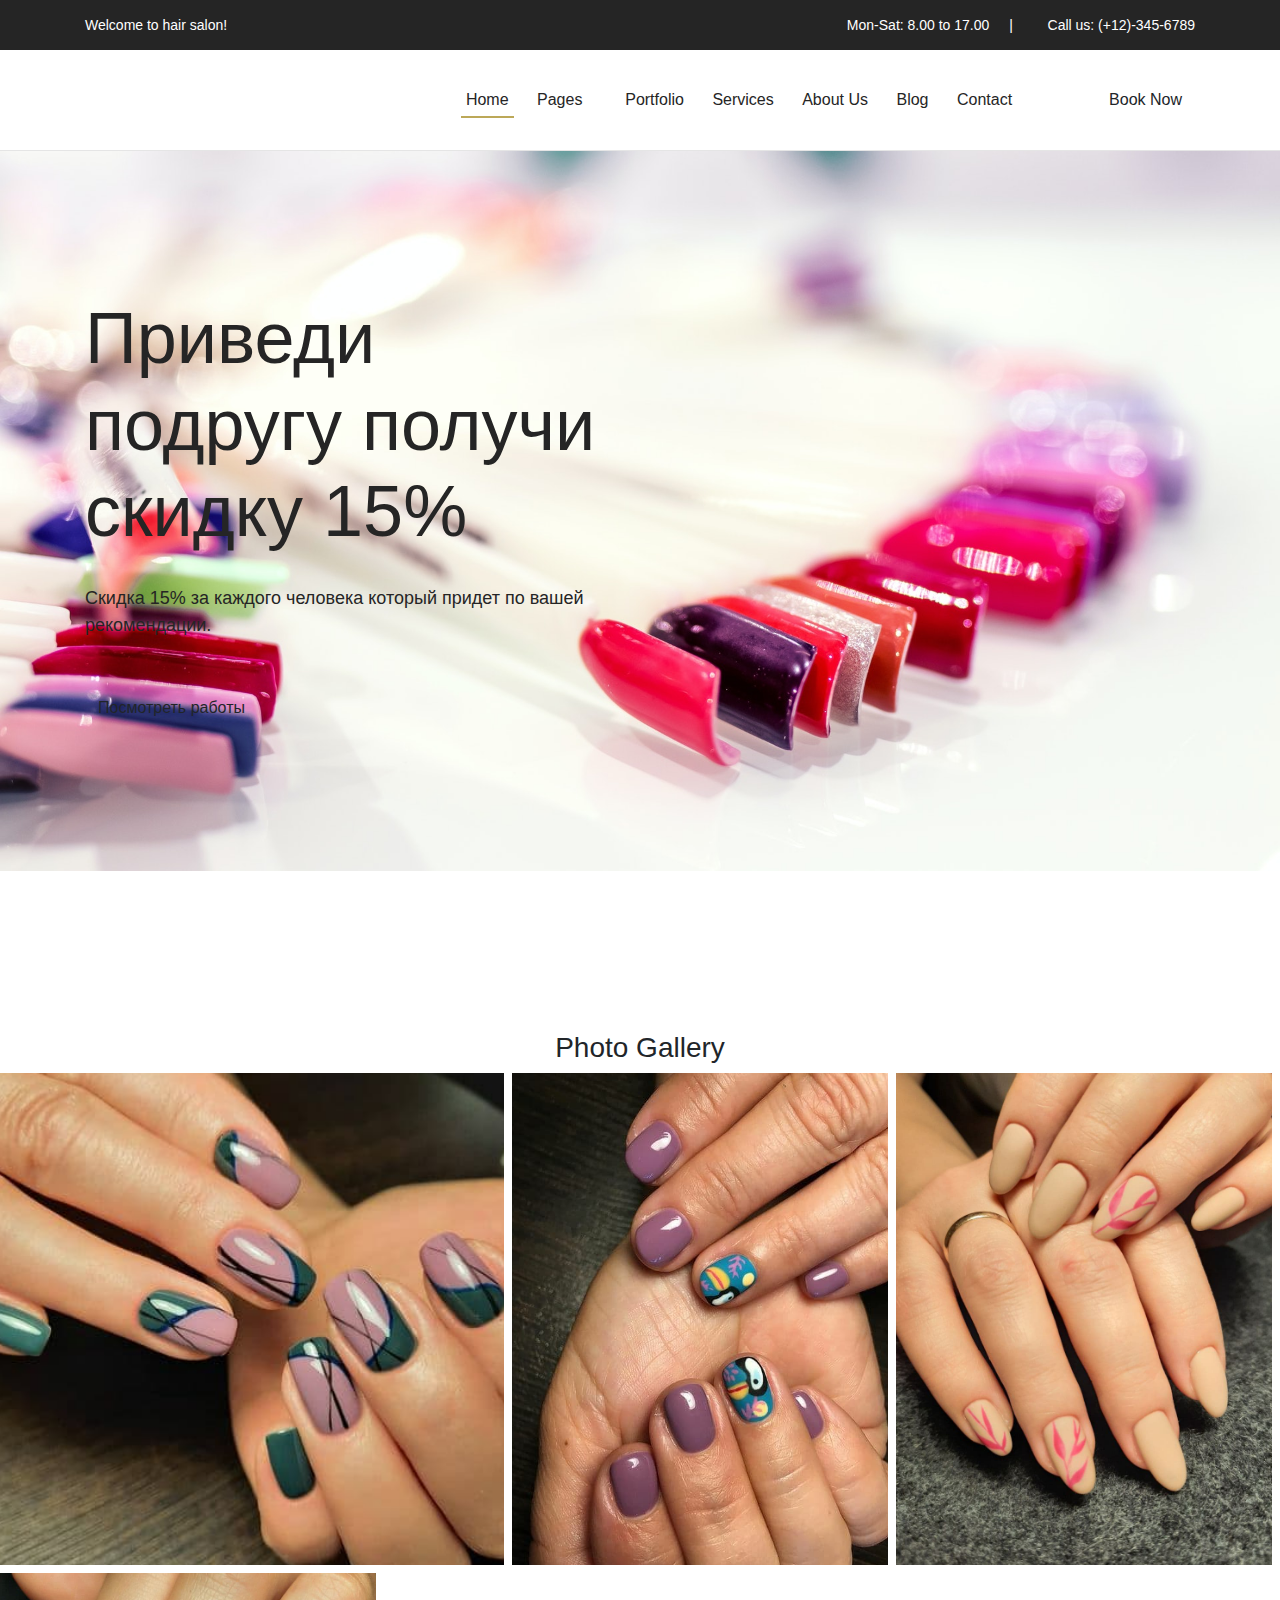
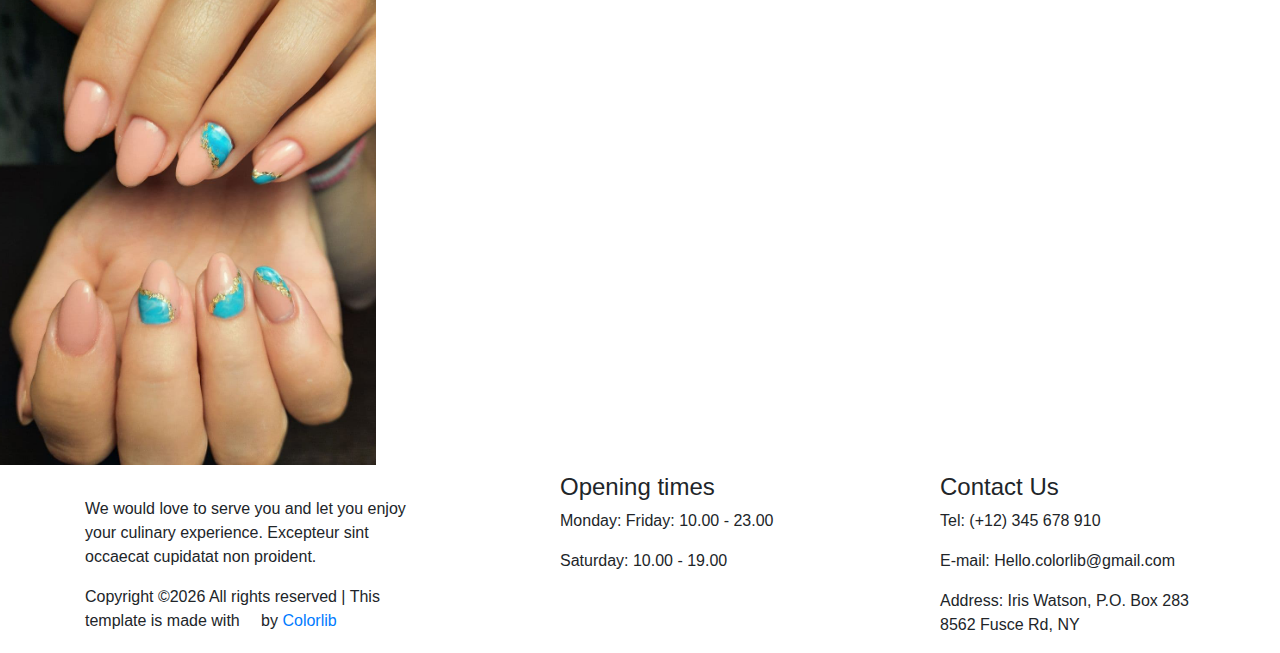
==== LandingNails(r)/index.html @ e789e201 "Add files via upload" ====
<!DOCTYPE html>
<html lang="ru">
<head>
    <meta charset="UTF-8">
    <meta http-equiv="X-UA-Compatible" content="IE=edge">
    <meta name="viewport" content="width=device-width, initial-scale=1.0">
    <title>IrenaNails</title>
    <link rel="stylesheet" href="css/style.css">
</head>
<body>
    <!-- Header Area Start -->
    <header class="header-area">
        <!-- Top Header Area Start -->
        <div class="top-header-area">
            <div class="container h-100">
                <div class="row h-100 align-items-center">
                    <div class="col-5">
                        <div class="top-header-content">
                            <p>Welcome to hair salon!</p>
                        </div>
                    </div>
                    <div class="col-7">
                        <div class="top-header-content text-right">
                            <p><i class="fa fa-clock-o" aria-hidden="true"></i> Mon-Sat: 8.00 to 17.00 <span class="mx-2"></span> | <span class="mx-2"></span> <i class="fa fa-phone" aria-hidden="true"></i> Call us: (+12)-345-6789</p>
                        </div>
                    </div>
                </div>
            </div>
        </div>
        <!-- Top Header Area End -->
        <!-- Main Header Start -->
        <div class="main-header-area ">
            <div class="classy-nav-container breakpoint-off">
                <div class="container">
                    <!-- Classy Menu -->
                    <nav class="classy-navbar justify-content-between " id="akameNav">

                        <!-- Logo -->
                        <a class="nav-brand" href="index.html"><img src="./img/core-img/logo.png" alt=""></a>

                        <!-- Navbar Toggler -->
                        <div class="classy-navbar-toggler">
                            <span class="navbarToggler"><span></span><span></span><span></span></span>
                        </div>

                        <!-- Menu -->
                        <div class="classy-menu">
                            <!-- Menu Close Button -->
                            <div class="classycloseIcon">
                                <div class="cross-wrap"><span class="top"></span><span class="bottom"></span></div>
                            </div>
                            <!-- Nav Start -->
                            <div class="classynav">
                                <ul id="nav">
                                    <li class="active"><a href="./index.html">Home</a></li>
                                    <li><a href="#">Pages</a>
                                        <ul class="dropdown">
                                            <li><a href="./index.html">- Home</a></li>
                                            <li><a href="./about.html">- About Us</a></li>
                                            <li><a href="./service.html">- Services</a></li>
                                            <li><a href="./portfolio.html">- Portfolio</a></li>
                                            <li><a href="./blog.html">- Blog</a></li>
                                            <li><a href="./single-blog.html">- Blog Details</a></li>
                                            <li><a href="./contact.html">- Contact</a></li>
                                            <li><a href="#">- Dropdown</a>
                                                <ul class="dropdown">
                                                    <li><a href="#">- Dropdown Item</a></li>
                                                    <li><a href="#">- Dropdown Item</a></li>
                                                    <li><a href="#">- Dropdown Item</a></li>
                                                    <li><a href="#">- Dropdown Item</a></li>
                                                </ul>
                                            </li>
                                        </ul>
                                    </li>
                                    <li><a href="./portfolio.html">Portfolio</a></li>
                                    <li><a href="./service.html">Services</a></li>
                                    <li><a href="./about.html">About Us</a></li>
                                    <li><a href="./blog.html">Blog</a></li>
                                    <li><a href="./contact.html">Contact</a></li>
                                </ul>

                                <!-- Cart Icon -->
                                <div class="cart-icon ml-5 mt-4 mt-lg-0">
                                    <a href="#"><i class="icon_cart"></i></a>
                                </div>

                                <!-- Book Icon -->
                                <div class="book-now-btn ml-5 mt-4 mt-lg-0 ml-md-4">
                                    <a href="#" class="btn akame-btn">Book Now</a>
                                </div>
                            </div>
                            <!-- Nav End -->
                        </div>
                    </nav>
                </div>
            </div>
        </div>
    </header>
    <!-- Header Area End -->
        <!-- Welcome Area Start -->
    <section class="welcome-area">
        <div class="welcome-slides owl-carousel">
            <!-- Single Welcome Slide -->
            <div class="single-welcome-slide bg-img" style="background-image: url(img/bg/welcome-bg1.jpg);">
                <!-- Welcome Content -->
                <div class="welcome-content h-100">
                    <div class="container h-100">
                        <div class="row h-100 align-items-center">
                            <!-- Welcome Text -->
                            <div class="col-12 col-md-9 col-lg-6">
                                <div class="welcome-text">
                                    <h2 data-animation="fadeInUp" data-delay="100ms">Приведи подругу получи скидку 15%</h2>
                                    <p data-animation="fadeInUp" data-delay="400ms">Скидка 15% за каждого человека который придет по вашей рекомендации.</p>
                                    <a href="#gallery" class="btn akame-btn" data-animation="fadeInUp" data-delay="700ms">Посмотреть работы</a>
                                </div>
                            </div>
                        </div>
                    </div>
                </div>
            </div>

            <!-- Single Welcome Slide -->
            <div class="single-welcome-slide bg-img" style="background-image: url(img/bg/welcome-bg2.jpg);">
                <!-- Welcome Content -->
                <div class="welcome-content h-100">
                    <div class="container h-100">
                        <div class="row h-100 align-items-center">
                            <!-- Welcome Text -->
                            <div class="col-12 col-md-9 col-lg-6">
                                <div class="welcome-text">
                                    <h2 data-animation="fadeInUp" data-delay="100ms">We Care About <br> Your Hair</h2>
                                    <p data-animation="fadeInUp" data-delay="400ms">“Discover your own style. Don't try to repeat what has already been written - have the courage to do your own thing and don't be afraid to do something different.”</p>
                                    <a href="#" class="btn akame-btn active" data-animation="fadeInUp" data-delay="700ms">About Us</a>
                                </div>
                            </div>
                        </div>
                    </div>
                </div>
            </div>
        </div>
    </section>
    <!-- Welcome Area End -->
    <section id="gallery" class="gallery_area">
        <div class="container">
            <div class="row">
                <div class="col-xl-12">
                    <div class="section_title text-center mb-75">
                        <h3>Photo Gallery</h3>
                    </div>
                </div>
            </div>
        </div>
            <div class="single_gallery big_img">
                <a class="popup-image" href="img/gallery/1.jpg"></a>
                <img src="img/gallery/1.jpg" alt="">
            </div>
            <div class="single_gallery small_img">
                <a class="popup-image" href="img/gallery/2.jpg"></a>
                <img src="img/gallery/2.jpg" alt="">
            </div>
            <div class="single_gallery small_img">
                <a class="popup-image" href="img/gallery/3.jpg"></a>
                <img src="img/gallery/3.jpg" alt="">
            </div>

            <div class="single_gallery small_img">
                <a class="popup-image" href="img/gallery/4.jpg"></a>
                <img src="img/gallery/4.jpg" alt="">
            </div>
            <div class="single_gallery small_img">
                <a class="popup-image" href="img/gallery/5.jpg"></a>
                <img src="img/gallery/5.jpg" alt="">
            </div>
            <div class="single_gallery big_img">
                <a class="popup-image" href="img/gallery/6.jpg"></a>
                <img src="img/gallery/6.jpg" alt="">
            </div>
    </section>

        <!-- Footer Area Start -->
        <footer class="footer-area section-padding-80-0">
            <div class="container">
                <div class="row justify-content-between">
    
                    <!-- Single Footer Widget -->
                    <div class="col-12 col-sm-6 col-md-4">
                        <div class="single-footer-widget mb-80">
                            <!-- Footer Logo -->
                            <a href="#" class="footer-logo"><img src="img/core-img/logo.png" alt=""></a>
    
                            <p class="mb-30">We would love to serve you and let you enjoy your culinary experience. Excepteur sint occaecat cupidatat non proident.</p>
    
                            <!-- Copywrite Text -->
                            <div class="copywrite-text">
                                <p> <!-- Link back to Colorlib can't be removed. Template is licensed under CC BY 3.0. -->
    Copyright &copy;<script>document.write(new Date().getFullYear());</script> All rights reserved | This template is made with <i class="fa fa-heart-o" aria-hidden="true"></i> by <a href="https://colorlib.com" target="_blank">Colorlib</a>
    <!-- Link back to Colorlib can't be removed. Template is licensed under CC BY 3.0. --></p>
                            </div>
                        </div>
                    </div>
    
                    <!-- Single Footer Widget -->
                    <div class="col-12 col-sm-6 col-md-4 col-xl-3">
                        <div class="single-footer-widget mb-80">
                            <!-- Widget Title -->
                            <h4 class="widget-title">Opening times</h4>
    
                            <!-- Open Times -->
                            <div class="open-time">
                                <p>Monday: Friday: 10.00 - 23.00</p>
                                <p>Saturday: 10.00 - 19.00</p>
                            </div>
    
                            <!-- Social Info -->
                            <div class="social-info">
                                <a href="#" class="facebook"><i class="fa fa-facebook"></i></a>
                                <a href="#" class="twitter"><i class="fa fa-twitter"></i></a>
                                <a href="#" class="google-plus"><i class="fa fa-google-plus"></i></a>
                                <a href="#" class="instagram"><i class="fa fa-instagram"></i></a>
                            </div>
                        </div>
                    </div>
    
                    <!-- Single Footer Widget -->
                    <div class="col-12 col-md-4 col-xl-3">
                        <div class="single-footer-widget mb-80">
    
                            <!-- Widget Title -->
                            <h4 class="widget-title">Contact Us</h4>
    
                            <!-- Contact Address -->
                            <div class="contact-address">
                                <p>Tel: (+12) 345 678 910</p>
                                <p>E-mail: Hello.colorlib@gmail.com</p>
                                <p>Address: Iris Watson, P.O. Box 283 8562 Fusce Rd, NY</p>
                            </div>
                        </div>
                    </div>
    
                </div>
            </div>
        </footer>
        <!-- Footer Area End -->

        <!-- All JS Files -->
    <!-- jQuery -->
    <script src="js/jquery.min.js"></script>
    <!-- Popper -->
    <script src="js/popper.min.js"></script>
    <!-- Bootstrap -->
    <script src="js/bootstrap.min.js"></script>
    <!-- All Plugins -->
    <script src="js/akame.bundle.js"></script>
    <!-- Active -->
    <script src="js/default-assets/active.js"></script>

</body>
</html>
---- LandingNails(r)/css/style.css ----
@import url("https://fonts.googleapis.com/css?family=Open+Sans:300,400,600,700|Playfair+Display:400,700");
@import 'bootstrap.min.css';
@import 'animate.css';
@import 'default-assets/classy-nav.css';
@import 'default-assets/audioplayer.css';
@import 'owl.carousel.min.css';
@import 'magnific-popup.css';
@import 'font-awesome.min.css';
@import 'style.css';
/* Normal desktop :1200px. */
/* Normal desktop :992px. */
/* Tablet desktop :768px. */
/* small mobile :320px. */
/* Large Mobile :480px. */
/* :: 7.0 Header CSS */
.header-area {
  position: relative;
  z-index: 10;
  width: 100%;
  -webkit-transition-duration: 500ms;
  transition-duration: 500ms;
  border-bottom: 1px solid #e5e5e5;
}
.header-area .top-header-area {
  position: relative;
  z-index: 1;
  background-color: #252525;
  width: 100%;
  height: 50px;
}
@media only screen and (max-width:767px) {
  .header-area .top-header-area {
    height: auto;
    padding: 15px 0;
  }
}
.header-area .top-header-area .top-header-content p {
  margin-bottom: 0;
  font-size: 14px;
  color: #ffffff;
}
@media only screen and (min-width:768px) and (max-width:991px) {
  .header-area .top-header-area .top-header-content p {
    font-size: 12px;
  }
}
@media only screen and (max-width:767px) {
  .header-area .top-header-area .top-header-content p {
    font-size: 10px;
  }
}
.header-area .cart-icon a:focus, .header-area .cart-icon a:hover {
  color: #bca858;
}

.classy-nav-container {
  background-color: transparent;
  padding: 0;
}
.classy-nav-container .classy-navbar {
  -webkit-transition-duration: 500ms;
  transition-duration: 500ms;
  height: 100px;
  padding: 0;
}
@media only screen and (min-width:768px) and (max-width:991px) {
  .classy-nav-container .classy-navbar {
    height: 70px;
  }
}
@media only screen and (max-width:767px) {
  .classy-nav-container .classy-navbar {
    height: 70px;
  }
}
@media only screen and (max-width:767px) {
  .classy-nav-container .classy-navbar .nav-brand {
    max-width: 90px;
    margin-right: 15px;
  }
}
.classy-nav-container .classy-navbar .classynav ul li a {
  font-size: 16px;
  text-transform: capitalize;
  color: #252525;
}
@media only screen and (min-width:992px) and (max-width:1199px) {
  .classy-nav-container .classy-navbar .classynav ul li a {
    font-size: 14px;
  }
}
@media only screen and (min-width:768px) and (max-width:991px) {
  .classy-nav-container .classy-navbar .classynav ul li a {
    font-size: 14px;
  }
}
@media only screen and (max-width:767px) {
  .classy-nav-container .classy-navbar .classynav ul li a {
    font-size: 14px;
  }
}
.classy-nav-container .classy-navbar .classynav ul li a:focus, .classy-nav-container .classy-navbar .classynav ul li a:hover {
  color: #bca858;
}
.classy-nav-container .classy-navbar .classynav ul li.cn-dropdown-item ul li a, .classy-nav-container .classy-navbar .classynav ul li.megamenu-item ul li a {
  font-size: 14px;
  text-transform: capitalize;
  height: 42px;
  line-height: 42px;
  padding: 0 30px;
  color: #252525;
}
.classy-nav-container .classy-navbar .classynav ul li.cn-dropdown-item ul li a:focus, .classy-nav-container .classy-navbar .classynav ul li.cn-dropdown-item ul li a:hover, .classy-nav-container .classy-navbar .classynav ul li.megamenu-item ul li a:focus, .classy-nav-container .classy-navbar .classynav ul li.megamenu-item ul li a:hover {
  color: #bca858;
}

.classynav ul li.active a {
  position: relative;
  z-index: 1;
}
.classynav ul li.active a::before {
  width: 80%;
  height: 2px;
  background-color: #bca858;
  position: absolute;
  bottom: 0;
  left: 10%;
  z-index: 1;
  content: "";
}
@media only screen and (min-width:768px) and (max-width:991px) {
  .classynav ul li.active a::before {
    display: none;
  }
}
@media only screen and (max-width:767px) {
  .classynav ul li.active a::before {
    display: none;
  }
}

.classynav ul li.has-down > a::after,
.classynav ul li.has-down.active > a::after,
.classynav ul li.megamenu-item > a::after {
  color: #252525;
}

.breakpoint-off .classynav ul li .dropdown,
.breakpoint-off .classynav ul li .megamenu {
  width: 210px;
  -webkit-box-shadow: 0 2px 40px 8px rgba(15, 15, 15, 0.15);
  box-shadow: 0 2px 40px 8px rgba(15, 15, 15, 0.15);
  border-radius: 6px;
}

.breakpoint-off .classynav ul li .megamenu {
  width: 100%;
}

/* :: 4.0 Heading CSS */
.section-heading {
  position: relative;
  z-index: 1;
  margin-bottom: 50px;
}
.section-heading h2 {
  font-size: 42px;
  text-transform: capitalize;
  margin-bottom: 15px;
  display: block;
  line-height: 1.2;
}
@media only screen and (min-width:992px) and (max-width:1199px) {
  .section-heading h2 {
    font-size: 36px;
  }
}
@media only screen and (min-width:768px) and (max-width:991px) {
  .section-heading h2 {
    font-size: 36px;
  }
}
@media only screen and (max-width:767px) {
  .section-heading h2 {
    font-size: 30px;
  }
}
.section-heading p {
  font-size: 16px;
}
.section-heading span {
  position: absolute;
  top: 50%;
  font-size: 100px;
  color: #bca858;
  font-family: "Playfair Display", serif;
  text-transform: uppercase;
  line-height: 1;
  -webkit-transform: translateY(-50%);
  transform: translateY(-50%);
  z-index: -1;
  opacity: 0.1;
  left: 0;
  font-weight: 700;
}
@media only screen and (min-width:992px) and (max-width:1199px) {
  .section-heading span {
    font-size: 70px;
  }
}
@media only screen and (min-width:768px) and (max-width:991px) {
  .section-heading span {
    font-size: 70px;
  }
}
@media only screen and (max-width:767px) {
  .section-heading span {
    font-size: 50px;
  }
}
.section-heading.text-right span {
  right: 48px;
}

/* :: 8.0 Hero CSS */
.single-welcome-slide {
  position: relative;
  z-index: 2;
  width: 100%;
  height: 720px;
  background-color: #ffffff;
}
@media only screen and (min-width:992px) and (max-width:1199px) {
  .single-welcome-slide {
    height: 600px;
  }
}
@media only screen and (min-width:768px) and (max-width:991px) {
  .single-welcome-slide {
    height: 600px;
  }
}
@media only screen and (max-width:767px) {
  .single-welcome-slide {
    height: 500px;
  }
}
.single-welcome-slide .welcome-text {
  position: relative;
  z-index: 2;
}
.single-welcome-slide .welcome-text h2 {
  font-size: 72px;
  display: block;
  margin-bottom: 30px;
  color: #252525;
}
@media only screen and (min-width:992px) and (max-width:1199px) {
  .single-welcome-slide .welcome-text h2 {
    font-size: 60px;
  }
}
@media only screen and (min-width:768px) and (max-width:991px) {
  .single-welcome-slide .welcome-text h2 {
    font-size: 60px;
  }
}
@media only screen and (max-width:767px) {
  .single-welcome-slide .welcome-text h2 {
    font-size: 36px;
  }
}
.single-welcome-slide .welcome-text p {
  font-size: 18px;
  color: #252525;
  margin-bottom: 50px;
  display: block;
}

.welcome-slides {
  position: relative;
  z-index: 1;
  overflow: hidden;
}

.gallery_area {
  overflow: hidden;
  padding-top: 160px;
}
@media (max-width: 767px) {
  .gallery_area {
    padding: 60px 10px;
  }
}
@media (min-width: 768px) and (max-width: 991px) {
  .gallery_area {
    padding-top: 60px;
  }
}
.gallery_area .single_gallery {
  position: relative;
  height: 500px;
  float: left;
  overflow: hidden;
  border-right: 8px solid #fff;
  border-bottom: 8px solid #fff;
}
@media (max-width: 767px) {
  .gallery_area .single_gallery {
    height: auto;
    border: none;
    margin-bottom: 10px;
  }
}
@media (max-width: 767px) {
  .gallery_area .single_gallery {
    height: 300px;
  }
}
@media (min-width: 992px) and (max-width: 1200px) {
  .gallery_area .single_gallery {
    height: 300px;
  }
}
@media (min-width: 768px) and (max-width: 991px) {
  .gallery_area .single_gallery {
    height: 300px;
  }
}
.gallery_area .single_gallery a {
  position: absolute;
  width: 100%;
  height: 100%;
  left: 0;
  top: 0;
  z-index: 12;
}
.gallery_area .single_gallery:before {
  position: absolute;
  width: 100%;
  height: 100%;
  left: 0;
  top: 0;
  content: "";
  background: #BB8151;
  opacity: 0;
  -webkit-transform: scale(0.8);
  transform: scale(0.8);
  -webkit-transition: 0.3s;
  transition: 0.3s;
  z-index: 8;
}
.gallery_area .single_gallery img {
  width: 100%;
  height: 100%;
  -webkit-transform: scale(1.1);
  transform: scale(1.1);
  -webkit-transition: 0.3s;
  transition: 0.3s;
}
.gallery_area .single_gallery.small_img {
  width: 30%;
}
@media (max-width: 767px) {
  .gallery_area .single_gallery.small_img {
    width: 350px;
  }
}
@media (min-width: 768px) and (max-width: 991px) {
  .gallery_area .single_gallery.small_img {
    width: 50%;
  }
}
.gallery_area .single_gallery.big_img {
  width: 40%;
}
@media (max-width: 767px) {
  .gallery_area .single_gallery.big_img {
    width: 350px;
  }
}
@media (min-width: 768px) and (max-width: 991px) {
  .gallery_area .single_gallery.big_img {
    width: 50%;
  }
}
@media (max-width: 767px) {
  .gallery_area .single_gallery.big_img {
    width: 350px;
  }
}
.gallery_area .single_gallery:hover::before {
  opacity: 0.3;
  -webkit-transform: scale(1.1);
  transform: scale(1.1);
}
.gallery_area .single_gallery:hover img {
  -webkit-transform: scale(1);
  transform: scale(1);
}
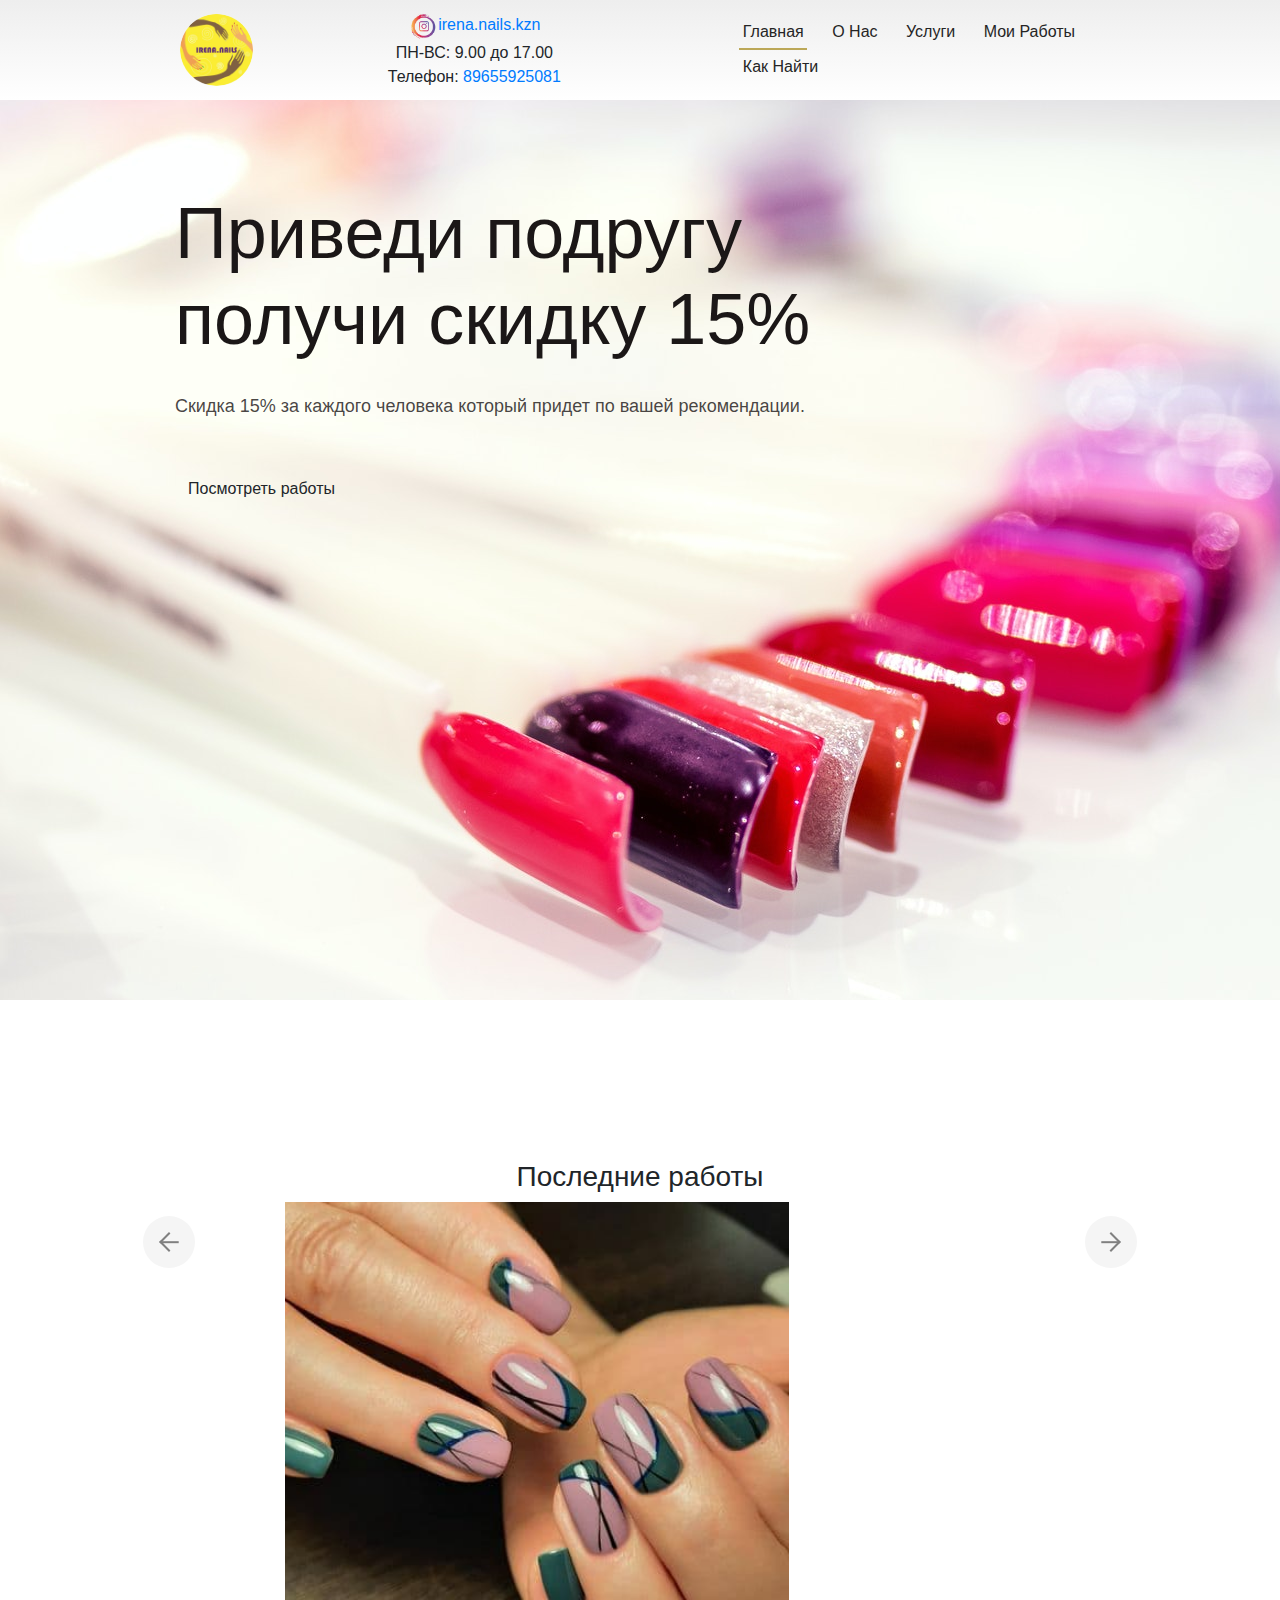
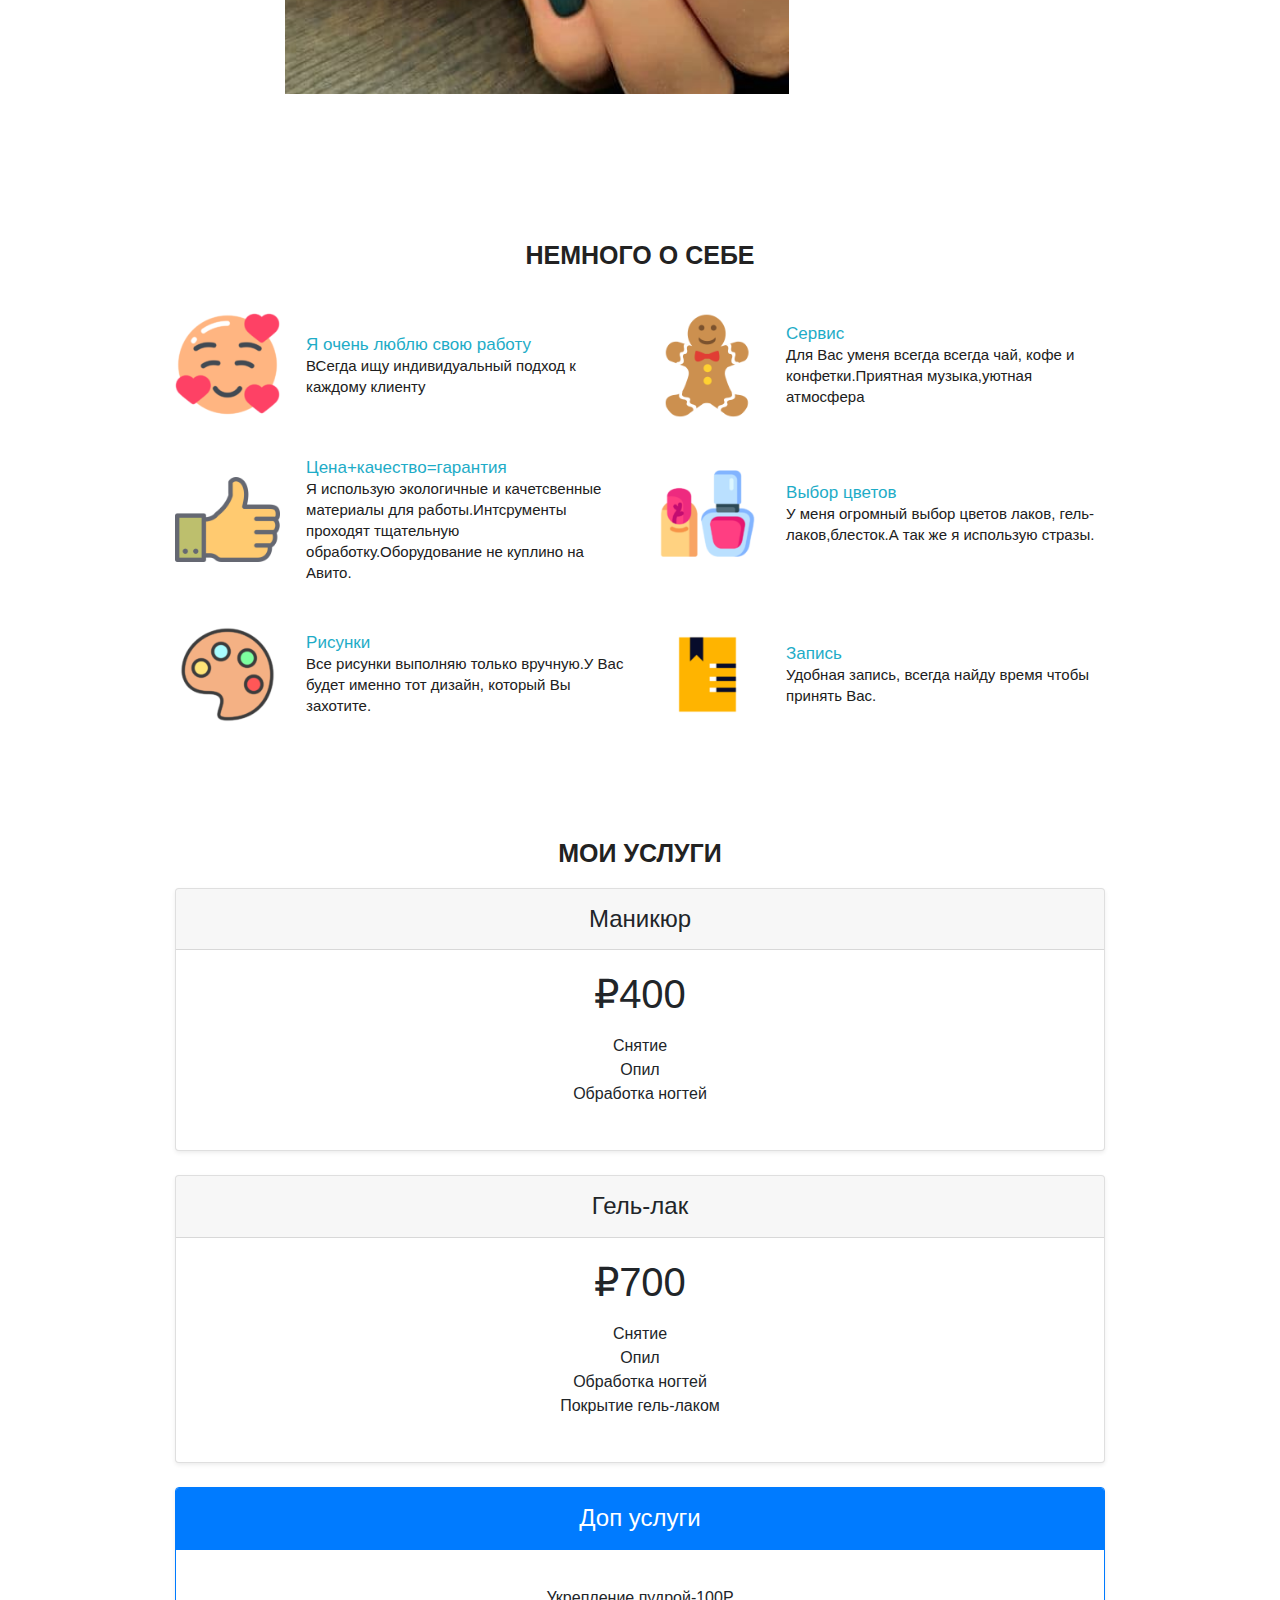
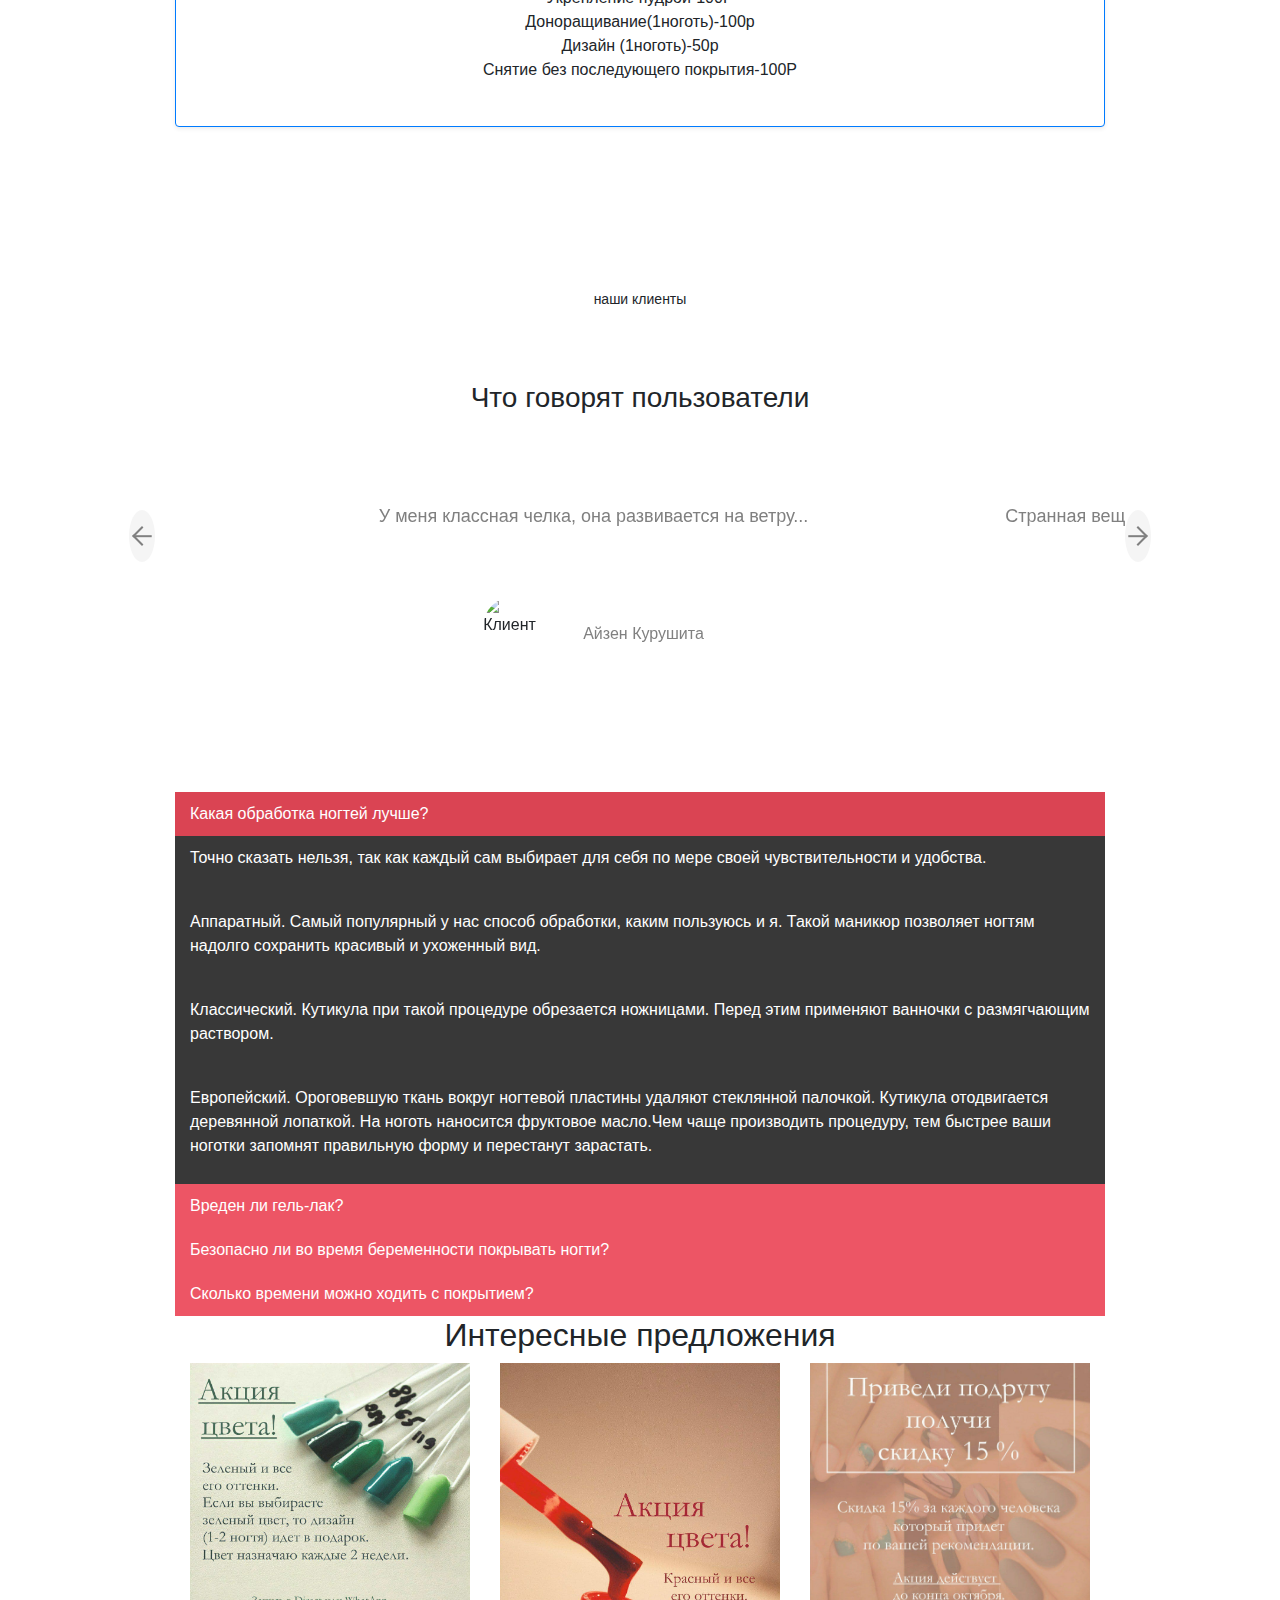
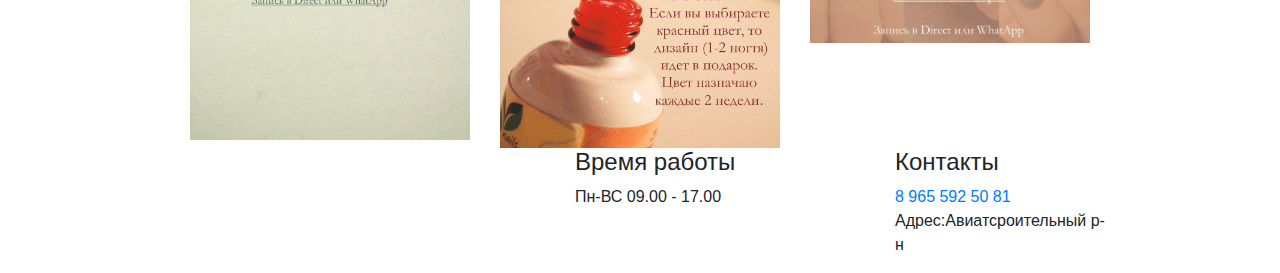
==== commit 47e869c3: "Add files via upload" ====
--- a/LandingNails(r)/index.html
+++ b/LandingNails(r)/index.html
@@ -6,38 +6,51 @@
     <meta name="viewport" content="width=device-width, initial-scale=1.0">
     <title>IrenaNails</title>
     <link rel="stylesheet" href="css/style.css">
+
+
+
+    <style>
+        .bd-placeholder-img {
+          font-size: 1.125rem;
+          text-anchor: middle;
+          -webkit-user-select: none;
+          -moz-user-select: none;
+          user-select: none;
+        }
+  
+        @media (min-width: 768px) {
+          .bd-placeholder-img-lg {
+            font-size: 3.5rem;
+          }
+        }
+      </style>
+
+
 </head>
 <body>
     <!-- Header Area Start -->
     <header class="header-area">
-        <!-- Top Header Area Start -->
-        <div class="top-header-area">
-            <div class="container h-100">
-                <div class="row h-100 align-items-center">
-                    <div class="col-5">
-                        <div class="top-header-content">
-                            <p>Welcome to hair salon!</p>
-                        </div>
-                    </div>
-                    <div class="col-7">
-                        <div class="top-header-content text-right">
-                            <p><i class="fa fa-clock-o" aria-hidden="true"></i> Mon-Sat: 8.00 to 17.00 <span class="mx-2"></span> | <span class="mx-2"></span> <i class="fa fa-phone" aria-hidden="true"></i> Call us: (+12)-345-6789</p>
-                        </div>
-                    </div>
-                </div>
-            </div>
-        </div>
-        <!-- Top Header Area End -->
-        <!-- Main Header Start -->
         <div class="main-header-area ">
             <div class="classy-nav-container breakpoint-off">
                 <div class="container">
                     <!-- Classy Menu -->
                     <nav class="classy-navbar justify-content-between " id="akameNav">
-
-                        <!-- Logo -->
-                        <a class="nav-brand" href="index.html"><img src="./img/core-img/logo.png" alt=""></a>
-
+                        
+                        <div class="top-header-content">
+                            <div class="logo">
+                                <img src="./img/icons/logo.jpg" alt="irenaNeils">
+                            </div>
+                        </div>
+                        <div class="top-header-content text-center">
+                            <div class="row ">
+                                <div class="col logoinst"><img src="./img/icons/instagram.png" alt="instagram"><a href="https://www.instagram.com/irena.nails.kzn/">irena.nails.kzn</a></div>
+                                <div class="w-100"></div>
+                                <div class="col">ПН-ВС: 9.00 до 17.00 </div>
+                                <div class="w-100"></div>
+                                <div class="col">Телефон: <a href="tel:89655925081">89655925081</a></div> 
+                            </div>
+                        </div>
+                        
                         <!-- Navbar Toggler -->
                         <div class="classy-navbar-toggler">
                             <span class="navbarToggler"><span></span><span></span><span></span></span>
@@ -52,42 +65,12 @@
                             <!-- Nav Start -->
                             <div class="classynav">
                                 <ul id="nav">
-                                    <li class="active"><a href="./index.html">Home</a></li>
-                                    <li><a href="#">Pages</a>
-                                        <ul class="dropdown">
-                                            <li><a href="./index.html">- Home</a></li>
-                                            <li><a href="./about.html">- About Us</a></li>
-                                            <li><a href="./service.html">- Services</a></li>
-                                            <li><a href="./portfolio.html">- Portfolio</a></li>
-                                            <li><a href="./blog.html">- Blog</a></li>
-                                            <li><a href="./single-blog.html">- Blog Details</a></li>
-                                            <li><a href="./contact.html">- Contact</a></li>
-                                            <li><a href="#">- Dropdown</a>
-                                                <ul class="dropdown">
-                                                    <li><a href="#">- Dropdown Item</a></li>
-                                                    <li><a href="#">- Dropdown Item</a></li>
-                                                    <li><a href="#">- Dropdown Item</a></li>
-                                                    <li><a href="#">- Dropdown Item</a></li>
-                                                </ul>
-                                            </li>
-                                        </ul>
-                                    </li>
-                                    <li><a href="./portfolio.html">Portfolio</a></li>
-                                    <li><a href="./service.html">Services</a></li>
-                                    <li><a href="./about.html">About Us</a></li>
-                                    <li><a href="./blog.html">Blog</a></li>
-                                    <li><a href="./contact.html">Contact</a></li>
+                                    <li class="active"><a href="./index.html">Главная</a></li>
+                                    <li><a href="#reasons">О нас</a></li>
+                                    <li><a href="#pricing">Услуги</a></li>
+                                    <li><a href="#gallery">Мои работы</a></li>
+                                    <li><a href="#footer">Как найти</a></li>
                                 </ul>
-
-                                <!-- Cart Icon -->
-                                <div class="cart-icon ml-5 mt-4 mt-lg-0">
-                                    <a href="#"><i class="icon_cart"></i></a>
-                                </div>
-
-                                <!-- Book Icon -->
-                                <div class="book-now-btn ml-5 mt-4 mt-lg-0 ml-md-4">
-                                    <a href="#" class="btn akame-btn">Book Now</a>
-                                </div>
                             </div>
                             <!-- Nav End -->
                         </div>
@@ -97,42 +80,17 @@
         </div>
     </header>
     <!-- Header Area End -->
-        <!-- Welcome Area Start -->
-    <section class="welcome-area">
-        <div class="welcome-slides owl-carousel">
-            <!-- Single Welcome Slide -->
-            <div class="single-welcome-slide bg-img" style="background-image: url(img/bg/welcome-bg1.jpg);">
-                <!-- Welcome Content -->
-                <div class="welcome-content h-100">
-                    <div class="container h-100">
-                        <div class="row h-100 align-items-center">
-                            <!-- Welcome Text -->
-                            <div class="col-12 col-md-9 col-lg-6">
-                                <div class="welcome-text">
-                                    <h2 data-animation="fadeInUp" data-delay="100ms">Приведи подругу получи скидку 15%</h2>
-                                    <p data-animation="fadeInUp" data-delay="400ms">Скидка 15% за каждого человека который придет по вашей рекомендации.</p>
-                                    <a href="#gallery" class="btn akame-btn" data-animation="fadeInUp" data-delay="700ms">Посмотреть работы</a>
-                                </div>
-                            </div>
-                        </div>
-                    </div>
-                </div>
-            </div>
-
-            <!-- Single Welcome Slide -->
-            <div class="single-welcome-slide bg-img" style="background-image: url(img/bg/welcome-bg2.jpg);">
-                <!-- Welcome Content -->
-                <div class="welcome-content h-100">
-                    <div class="container h-100">
-                        <div class="row h-100 align-items-center">
-                            <!-- Welcome Text -->
-                            <div class="col-12 col-md-9 col-lg-6">
-                                <div class="welcome-text">
-                                    <h2 data-animation="fadeInUp" data-delay="100ms">We Care About <br> Your Hair</h2>
-                                    <p data-animation="fadeInUp" data-delay="400ms">“Discover your own style. Don't try to repeat what has already been written - have the courage to do your own thing and don't be afraid to do something different.”</p>
-                                    <a href="#" class="btn akame-btn active" data-animation="fadeInUp" data-delay="700ms">About Us</a>
-                                </div>
-                            </div>
+    <!-- Welcome Area Start -->
+    <section class="Welcome-area">
+        <div class="welcome-content h-100">
+            <div class="container">
+                <div class="row align-items-center">
+                    <!-- Welcome Text -->
+                    <div class="col-12 col-md-9 col-lg-9">
+                        <div class="welcome-text">
+                            <h2 data-animation="fadeInUp" data-delay="100ms">Приведи подругу получи скидку 15%</h2>
+                            <p data-animation="fadeInUp" data-delay="400ms">Скидка 15% за каждого человека который придет по вашей рекомендации.</p>
+                            <a href="#gallery" class="btn akame-btn" data-animation="fadeInUp" data-delay="700ms">Посмотреть работы</a>
                         </div>
                     </div>
                 </div>
@@ -145,102 +103,385 @@
             <div class="row">
                 <div class="col-xl-12">
                     <div class="section_title text-center mb-75">
-                        <h3>Photo Gallery</h3>
-                    </div>
-                </div>
-            </div>
-        </div>
-            <div class="single_gallery big_img">
-                <a class="popup-image" href="img/gallery/1.jpg"></a>
-                <img src="img/gallery/1.jpg" alt="">
-            </div>
-            <div class="single_gallery small_img">
-                <a class="popup-image" href="img/gallery/2.jpg"></a>
-                <img src="img/gallery/2.jpg" alt="">
-            </div>
-            <div class="single_gallery small_img">
-                <a class="popup-image" href="img/gallery/3.jpg"></a>
-                <img src="img/gallery/3.jpg" alt="">
-            </div>
-
-            <div class="single_gallery small_img">
-                <a class="popup-image" href="img/gallery/4.jpg"></a>
-                <img src="img/gallery/4.jpg" alt="">
-            </div>
-            <div class="single_gallery small_img">
-                <a class="popup-image" href="img/gallery/5.jpg"></a>
-                <img src="img/gallery/5.jpg" alt="">
-            </div>
-            <div class="single_gallery big_img">
-                <a class="popup-image" href="img/gallery/6.jpg"></a>
-                <img src="img/gallery/6.jpg" alt="">
-            </div>
-    </section>
-
-        <!-- Footer Area Start -->
-        <footer class="footer-area section-padding-80-0">
+                        <h3>Последние работы</h3>
+                    </div>
+                </div>
+            </div>
+        </div>
+
+        <div class="section-clients__carousel">
+            <button id="sliderLeft" class="btn-slider">
+                <i class="btn-arrow-left"></i>
+            </button>
+            <button id="sliderRight" class="btn-slider">
+                <i class="btn-arrow-right"></i>
+            </button>
+            <div id="carousel1" class="owl-carousel">
+                <div class="single_gallery ">
+                    <a class="popup-image" href="img/gallery/1.jpg"></a>
+                    <img src="img/gallery/1.jpg" alt="">
+                </div>
+                <div class="single_gallery ">
+                    <a class="popup-image" href="img/gallery/2.jpg"></a>
+                    <img src="img/gallery/2.jpg" alt="">
+                </div>
+                <div class="single_gallery">
+                    <a class="popup-image" href="img/gallery/3.jpg"></a>
+                    <img src="img/gallery/3.jpg" alt="">
+                </div>
+        
+                <div class="single_gallery">
+                    <a class="popup-image" href="img/gallery/4.jpg"></a>
+                    <img src="img/gallery/4.jpg" alt="">
+                </div>
+                <div class="single_gallery">
+                    <a class="popup-image" href="img/gallery/5.jpg"></a>
+                    <img src="img/gallery/5.jpg" alt="">
+                </div>
+                <div class="single_gallery">
+                    <a class="popup-image" href="img/gallery/6.jpg"></a>
+                    <img src="img/gallery/6.jpg" alt="">
+                </div>
+            </div>
+        </div>
+
+
+    </section>
+    <!-- Reasons Area Start -->
+    <section id="reasons"class="reasons">
+        <div class="container">
+            <h2 class="title">Немного о себе </h2>
+            <div class="row">
+                <div class="col-md-6">
+                    <div class="reasons_block">
+                        <div class="reasons_round">
+                            <img src="img/icons/heart1.png" alt="reason">
+                        </div>
+                        <div class="reasons_descr">
+                            <div class="reasons_subtitle">Я очень люблю свою работу</div>
+                            <div class="reasons_text">
+                                ВСегда ищу индивидуальный подход к каждому клиенту
+                            </div>
+                        </div>
+                    </div>
+                </div>
+                <div class="col-md-6">
+                    <div class="reasons_block">
+                        <div class="reasons_round">
+                            <img src="img/icons/serv.png" alt="reason">
+                        </div>
+                        <div class="reasons_descr">
+                            <div class="reasons_subtitle">Сервис</div>
+                            <div class="reasons_text">
+                                Для Вас уменя всегда всегда чай, кофе и конфетки.Приятная музыка,уютная атмосфера
+                            </div>
+                        </div>
+                    </div>
+                </div>
+                <div class="col-md-6">
+                    <div class="reasons_block">
+                        <div class="reasons_round">
+                            <img src="img/icons/cool.png" alt="reason">
+                        </div>
+                        <div class="reasons_descr">
+                            <div class="reasons_subtitle">Цена+качество=гарантия</div>
+                            <div class="reasons_text">
+                                Я использую экологичные и качетсвенные материалы для работы.Интсрументы проходят тщательную обработку.Оборудование не куплино на Авито.
+                            </div>
+                        </div>
+                    </div>
+                </div>
+                <div class="col-md-6">
+                    <div class="reasons_block">
+                        <div class="reasons_round">
+                            <img src="img/icons/choice.png" alt="reason">
+                        </div>
+                        <div class="reasons_descr">
+                            <div class="reasons_subtitle">Выбор цветов</div>
+                            <div class="reasons_text">
+                                У меня огромный выбор цветов лаков, гель-лаков,блесток.А так же я использую стразы.
+                            </div>
+                        </div>
+                    </div>
+                </div>
+                <div class="col-md-6">
+                    <div class="reasons_block">
+                        <div class="reasons_round">
+                            <img src="img/icons/pallete.png" alt="reason">
+                        </div>
+                        <div class="reasons_descr">
+                            <div class="reasons_subtitle">Рисунки</div>
+                            <div class="reasons_text">
+                                Все рисунки выполняю только вручную.У Вас будет именно тот дизайн, который Вы захотите.
+                            </div>
+                        </div>
+                    </div>
+                </div>
+                <div class="col-md-6">
+                    <div class="reasons_block">
+                        <div class="reasons_round">
+                            <img src="img/icons/doc.png" alt="reason">
+                        </div>
+                        <div class="reasons_descr">
+                            <div class="reasons_subtitle">Запись</div>
+                            <div class="reasons_text">
+                                Удобная запись, всегда найду время чтобы принять Вас.
+                            </div>
+                        </div>
+                    </div>
+                </div>
+            </div>
+        </div>
+    </section>
+    <!-- Reasons Area End -->
+    <!-- Pricing Area Start -->
+    <section  id="pricing"class="pricing">
+        <h2 class="title">Мои услуги</h2>
+        <div class="container py-3">
+              <div class="row row-cols-1 row-cols-md-3 mb-3 text-center">
+                <div class="col-sm-12">
+                  <div class="card mb-4 rounded-3 shadow-sm">
+                    <div class="card-header py-3">
+                      <h4 class="my-0 fw-normal">Маникюр</h4>
+                    </div>
+                    <div class="card-body">
+                      <h1 class="card-title pricing-card-title">₽400<small class="text-muted fw-light"></small></h1>
+                      <ul class="list-unstyled mt-3 mb-4 ">
+                        <li>Снятие</li>
+                        <li>Опил</li>
+                        <li>Обработка ногтей</li>
+                      </ul>
+                      <!-- <button type="button" class="w-100 btn btn-lg btn-outline-primary">Sign up for free</button> -->
+                    </div>
+                  </div>
+                </div>
+                <div class="col-sm-12">
+                  <div class="card mb-4 rounded-3 shadow-sm">
+                    <div class="card-header py-3">
+                      <h4 class="my-0 fw-normal"> Гель-лак</h4>
+                    </div>
+                    <div class="card-body">
+                      <h1 class="card-title pricing-card-title">₽700</h1>
+                      <ul class="list-unstyled mt-3 mb-4">
+                        <li>Снятие</li>
+                        <li>Опил</li>
+                        <li>Обработка ногтей</li>
+                        <li>Покрытие гель-лаком</li>
+                      </ul>
+                      <!-- <!-- <button type="button" class="w-100 btn btn-lg btn-primary">Get started</button> -->
+                    </div>
+                  </div>
+                </div>
+                <div class="col-sm-12">
+                  <div class="card mb-4 rounded-3 shadow-sm border-primary">
+                    <div class="card-header py-3 text-white bg-primary border-primary">
+                      <h4 class="my-0 fw-normal">Доп услуги</h4>
+                    </div>
+                    <div class="card-body card-body-other">
+                      <!-- <h1 class="card-title pricing-card-title">$29<small class="text-muted fw-light">/mo</small></h1> -->
+                      <ul class="list-unstyled mt-3 mb-4">
+                        <li>Укрепление пудрой-100Р</li>
+                        <li>Доноращивание(1ноготь)-100р</li>
+                        <li>Дизайн (1ноготь)-50р</li>
+                        <li><span>Снятие без последующего покрытия-100Р</span></li> 
+                      </ul>
+                        <!-- <div>30 users included</div>
+                        <div>15 GB of storage</div>
+                        <div>Phone and email support</div>
+                        <div>Help center access</div> -->
+                      <!-- <button type="button" class="w-100 btn btn-lg btn-primary">Contact us</button> -->
+                    </div>
+                  </div>
+                </div>
+              </div>
+    </section>
+    <!-- Pricing Area End -->
+    
+    <!-- Reviews Area Start -->
+    <section id="clients" class="section-clients">
+        <div class="container">
+            <div class="section-clients__titles">
+                <h2 class="section-title">наши клиенты</h2>
+                <h3 class="section-header">Что говорят пользователи</h3>
+            </div>
+            <div class="section-clients__carousel">
+                <button id="sliderLeftClients" class="btn-slider">
+                    <i class="btn-arrow-left"></i>
+                </button>
+                <button id="sliderRightClients" class="btn-slider">
+                    <i class="btn-arrow-right"></i>
+                </button>
+                <div id="carousel2" class="owl-carousel">
+                    <!-- user -->
+                    <div>
+                        <div class="owl-carousel__comment">
+                            <p>У меня классная челка, она развивается на ветру...</p>
+                        </div>
+
+                        <div class="owl-carousel__user">
+                            <div class="owl-carousel__user-photo">
+                                <img src="img/users/user-3.gif" alt="Клиент">
+                            </div>
+                            <p>Айзен Курушита</p>
+                        </div>
+                    </div>
+                    <!-- //user -->
+                    <!-- user -->
+                    <div>
+                        <div class="owl-carousel__comment">
+                            <p>Странная вещь, без "padding-bottom: 1px" либо с "line-height: 2" у ЭТОГО абзаца, у картинки получается обрез внизу... </p>
+                        </div>
+
+                        <div class="owl-carousel__user">
+                            <div class="owl-carousel__user-photo">
+                                <img src="img/users/user-2.jpg" alt="Клиент">
+                            </div>
+                            <p>Александр Боярский</p>
+                        </div>
+                    </div>
+                    <!-- //user -->
+                    <!-- user -->
+                    <div>
+                        <div class="owl-carousel__comment">
+                            <p>Это потрясающее приложение которое помогло мне завершить все мои дела, и сделать дипломный проект раньше срока. </p>
+                        </div>
+
+                        <div class="owl-carousel__user">
+                            <div class="owl-carousel__user-photo">
+                                <img src="img/users/user-1.png" alt="Клиент">
+                            </div>
+                            <p>Николай Остапов</p>
+                        </div>
+                    </div>
+                    <!-- //user -->
+                </div>
+            </div>
+        </div>
+    </section>
+    <!-- Questions Area Start -->
+    <section class="Questions">
+        <div class="container">
+            <div class="row">
+                <div id="accordion" class="accordion">
+                    <div class=" col-12 accordion-item show">
+                      <div class="accordion-item-header">
+                        Какая обработка ногтей лучше?
+                      </div>
+                      <div class="accordion-item-content">
+                        <p>Точно сказать нельзя, так как каждый сам выбирает для себя по мере своей чувствительности и удобства.</p>
+⠀
+                        <p>Аппаратный. Самый популярный у нас способ обработки, каким пользуюсь и я. Такой маникюр позволяет ногтям надолго сохранить красивый и ухоженный вид.</p>
+⠀
+                        <p>Классический. Кутикула при такой процедуре обрезается ножницами. Перед этим применяют ванночки с размягчающим раствором.</p>
+⠀
+                        <p>Европейский. Ороговевшую ткань вокруг ногтевой пластины удаляют стеклянной палочкой. Кутикула отодвигается деревянной лопаткой. На ноготь наносится фруктовое масло.Чем чаще производить процедуру, тем быстрее ваши ноготки запомнят правильную форму и перестанут зарастать.</p>
+                      </div>
+                    </div>
+                    <div class=" col-12 accordion-item">
+                      <div class="accordion-item-header">
+                        Вреден ли гель-лак?
+                      </div>
+                      <div class="accordion-item-content">
+                        <p>Чтобы гель-лак не испортил ногти, должны соблюдаться 2 нюанса.</p>
+                        <p>• Материал для покрытия должен быть качественным</p>
+                        <p>•Должна быть соблюдена техника нанесения и снятия гель-лакового покрытия.</p>
+                      </div> 
+                    </div>
+                    <div class=" col-12 accordion-item">
+                        <div class="accordion-item-header">
+                          Безопасно ли во время беременности покрывать ногти?
+                        </div>
+                        <div class="accordion-item-content">
+                            <p>Запрета нет, но осторожность не помешает. Беременность усиливает аллергические реакции, причем на ранее безобидные вещества. Также при обработке образуется пыль, которую вдыхать нежелательно, следует одевать маску.</p>
+                        </div>
+                    </div>
+                    <div class=" col-12 accordion-item">
+                        <div class="accordion-item-header">
+                            Сколько времени можно ходить с покрытием?
+                        </div>
+                        <div class="accordion-item-content">
+                            <p>Технологи не советуют носить лак дольше 2-3 недель.Отросшие ногти — это неудобно, не эстетично, также чем они больше отрастают, тем больше риск сломать ноготки.</p>
+                        </div>
+                    </div>
+                </div>
+            </div>
+        </div>
+    </section>
+    <!-- Questions Area End -->
+    <!-- suggestions Area End -->
+    <section class="suggestions">
+        <div class="container">
+            <div class="row">
+                <div class="col text-center">
+                    <h2>Интересные предложения</h2> 
+                </div>     
+            </div>
             <div class="container">
-                <div class="row justify-content-between">
-    
-                    <!-- Single Footer Widget -->
-                    <div class="col-12 col-sm-6 col-md-4">
-                        <div class="single-footer-widget mb-80">
-                            <!-- Footer Logo -->
-                            <a href="#" class="footer-logo"><img src="img/core-img/logo.png" alt=""></a>
-    
-                            <p class="mb-30">We would love to serve you and let you enjoy your culinary experience. Excepteur sint occaecat cupidatat non proident.</p>
-    
-                            <!-- Copywrite Text -->
-                            <div class="copywrite-text">
-                                <p> <!-- Link back to Colorlib can't be removed. Template is licensed under CC BY 3.0. -->
-    Copyright &copy;<script>document.write(new Date().getFullYear());</script> All rights reserved | This template is made with <i class="fa fa-heart-o" aria-hidden="true"></i> by <a href="https://colorlib.com" target="_blank">Colorlib</a>
-    <!-- Link back to Colorlib can't be removed. Template is licensed under CC BY 3.0. --></p>
-                            </div>
-                        </div>
-                    </div>
-    
-                    <!-- Single Footer Widget -->
-                    <div class="col-12 col-sm-6 col-md-4 col-xl-3">
-                        <div class="single-footer-widget mb-80">
-                            <!-- Widget Title -->
-                            <h4 class="widget-title">Opening times</h4>
-    
-                            <!-- Open Times -->
-                            <div class="open-time">
-                                <p>Monday: Friday: 10.00 - 23.00</p>
-                                <p>Saturday: 10.00 - 19.00</p>
-                            </div>
-    
-                            <!-- Social Info -->
-                            <div class="social-info">
-                                <a href="#" class="facebook"><i class="fa fa-facebook"></i></a>
-                                <a href="#" class="twitter"><i class="fa fa-twitter"></i></a>
-                                <a href="#" class="google-plus"><i class="fa fa-google-plus"></i></a>
-                                <a href="#" class="instagram"><i class="fa fa-instagram"></i></a>
-                            </div>
-                        </div>
-                    </div>
-    
-                    <!-- Single Footer Widget -->
-                    <div class="col-12 col-md-4 col-xl-3">
-                        <div class="single-footer-widget mb-80">
-    
-                            <!-- Widget Title -->
-                            <h4 class="widget-title">Contact Us</h4>
-    
-                            <!-- Contact Address -->
-                            <div class="contact-address">
-                                <p>Tel: (+12) 345 678 910</p>
-                                <p>E-mail: Hello.colorlib@gmail.com</p>
-                                <p>Address: Iris Watson, P.O. Box 283 8562 Fusce Rd, NY</p>
-                            </div>
-                        </div>
-                    </div>
-    
-                </div>
-            </div>
-        </footer>
-        <!-- Footer Area End -->
+                <div class="row">
+                    <div class=" col-sm-12 col-md-4">
+                        <img src="./img/suggestions/sug-1.jpg" alt="">
+                    </div>
+                    <div class=" col-sm-12 col-md-4">
+                        <img src="./img/suggestions/sug-2.jpg" alt="">
+                    </div>
+                    <div class=" col-sm-12 col-md-4">
+                        <img src="./img/suggestions/sug-3.jpg" alt="">
+                    </div>
+                </div>
+            </div>
+        </div>
+    </section>
+    <!-- suggestions Area End -->
+    <!-- Footer Area Start -->
+    <footer id="footer"class="footer-area section-padding-80-0">
+        <div class="container">
+            <div class="row justify-content-between">
+
+                <!-- Single Footer Widget -->
+                <div class="col-12 col-sm-6 col-md-4">
+                    <div class="single-footer-widget mb-80">
+                        <!-- Footer Logo -->
+                        <a href="#" class="footer-logo"><img src="img/core-img/logo.png" alt=""></a>
+                    </div>
+                </div>
+
+                <!-- Single Footer Widget -->
+                <div class="col-12 col-sm-6 col-md-4 col-xl-3">
+                    <div class="single-footer-widget mb-80">
+                        <!-- Widget Title -->
+                        <h4 class="widget-title">Время работы</h4>
+
+                        <!-- Open Times -->
+                        <div class="open-time">
+                            <p>Пн-ВС 09.00 - 17.00</p>
+                        </div>
+
+                        <!-- Social Info -->
+                        <div class="social-info">
+                            <a href="#" class="instagram"><i class="fa fa-instagram"></i></a>
+                        </div>
+                    </div>
+                </div>
+
+                <!-- Single Footer Widget -->
+                <div class="col-12 col-md-4 col-xl-3">
+                    <div class="single-footer-widget mb-80">
+
+                        <!-- Widget Title -->
+                        <h4 class="widget-title">Контакты</h4>
+
+                        <!-- Contact Address -->
+                        <div class="contact-address">
+                            <a href="tel:89655925081">8 965 592 50 81</a>
+                            <p>Адрес:Авиатсроительный р-н</p>
+                        </div>
+                    </div>
+                </div>
+
+            </div>
+        </div>
+    </footer>
+    <!-- Footer Area End -->
 
         <!-- All JS Files -->
     <!-- jQuery -->
@@ -251,8 +492,11 @@
     <script src="js/bootstrap.min.js"></script>
     <!-- All Plugins -->
     <script src="js/akame.bundle.js"></script>
+    <!-- accardion.js -->
+    <script src="js/accordion.js"></script>
     <!-- Active -->
     <script src="js/default-assets/active.js"></script>
 
+
 </body>
 </html>--- a/LandingNails(r)/css/style.css
+++ b/LandingNails(r)/css/style.css
@@ -13,49 +13,22 @@
 /* small mobile :320px. */
 /* Large Mobile :480px. */
 /* :: 7.0 Header CSS */
-.header-area {
-  position: relative;
-  z-index: 10;
-  width: 100%;
-  -webkit-transition-duration: 500ms;
-  transition-duration: 500ms;
-  border-bottom: 1px solid #e5e5e5;
-}
-.header-area .top-header-area {
-  position: relative;
-  z-index: 1;
-  background-color: #252525;
-  width: 100%;
-  height: 50px;
-}
-@media only screen and (max-width:767px) {
-  .header-area .top-header-area {
-    height: auto;
-    padding: 15px 0;
-  }
-}
-.header-area .top-header-area .top-header-content p {
-  margin-bottom: 0;
-  font-size: 14px;
-  color: #ffffff;
-}
-@media only screen and (min-width:768px) and (max-width:991px) {
-  .header-area .top-header-area .top-header-content p {
-    font-size: 12px;
-  }
-}
-@media only screen and (max-width:767px) {
-  .header-area .top-header-area .top-header-content p {
-    font-size: 10px;
-  }
-}
-.header-area .cart-icon a:focus, .header-area .cart-icon a:hover {
-  color: #bca858;
-}
-
 .classy-nav-container {
   background-color: transparent;
   padding: 0;
+}
+@media only screen and (max-width:767px) {
+  .classy-nav-container .top-header-content p, .classy-nav-container .top-header-content div, .classy-nav-container .top-header-content ul {
+    font-size: 12px;
+  }
+}
+.classy-nav-container .top-header-content .logo img {
+  width: 100px;
+  padding: 5px;
+  border-radius: 100%;
+}
+.classy-nav-container .top-header-content .logoinst img {
+  width: 30px;
 }
 .classy-nav-container .classy-navbar {
   -webkit-transition-duration: 500ms;
@@ -70,7 +43,7 @@
 }
 @media only screen and (max-width:767px) {
   .classy-nav-container .classy-navbar {
-    height: 70px;
+    height: 100px;
   }
 }
 @media only screen and (max-width:767px) {
@@ -223,64 +196,44 @@
 }
 
 /* :: 8.0 Hero CSS */
-.single-welcome-slide {
+.Welcome-area {
+  height: 100vh;
+}
+.Welcome-area .welcome-content {
+  padding-top: 90px;
+  background-image: url(../img/bg/welcome-bg1.jpg);
+  background-size: auto;
+  background-position: 70%;
+  background-repeat: no-repeat;
   position: relative;
   z-index: 2;
-  width: 100%;
-  height: 720px;
-  background-color: #ffffff;
-}
-@media only screen and (min-width:992px) and (max-width:1199px) {
-  .single-welcome-slide {
-    height: 600px;
-  }
-}
-@media only screen and (min-width:768px) and (max-width:991px) {
-  .single-welcome-slide {
-    height: 600px;
-  }
-}
-@media only screen and (max-width:767px) {
-  .single-welcome-slide {
-    height: 500px;
-  }
-}
-.single-welcome-slide .welcome-text {
-  position: relative;
-  z-index: 2;
-}
-.single-welcome-slide .welcome-text h2 {
+}
+.Welcome-area .welcome-content h2 {
   font-size: 72px;
   display: block;
   margin-bottom: 30px;
-  color: #252525;
+  color: #1b1717;
 }
 @media only screen and (min-width:992px) and (max-width:1199px) {
-  .single-welcome-slide .welcome-text h2 {
+  .Welcome-area .welcome-content h2 {
     font-size: 60px;
   }
 }
 @media only screen and (min-width:768px) and (max-width:991px) {
-  .single-welcome-slide .welcome-text h2 {
+  .Welcome-area .welcome-content h2 {
     font-size: 60px;
   }
 }
 @media only screen and (max-width:767px) {
-  .single-welcome-slide .welcome-text h2 {
+  .Welcome-area .welcome-content h2 {
     font-size: 36px;
   }
 }
-.single-welcome-slide .welcome-text p {
+.Welcome-area .welcome-content p {
   font-size: 18px;
-  color: #252525;
+  color: rgba(24, 20, 20, 0.808);
   margin-bottom: 50px;
   display: block;
-}
-
-.welcome-slides {
-  position: relative;
-  z-index: 1;
-  overflow: hidden;
 }
 
 .gallery_area {
@@ -300,7 +253,6 @@
 .gallery_area .single_gallery {
   position: relative;
   height: 500px;
-  float: left;
   overflow: hidden;
   border-right: 8px solid #fff;
   border-bottom: 8px solid #fff;
@@ -310,21 +262,6 @@
     height: auto;
     border: none;
     margin-bottom: 10px;
-  }
-}
-@media (max-width: 767px) {
-  .gallery_area .single_gallery {
-    height: 300px;
-  }
-}
-@media (min-width: 992px) and (max-width: 1200px) {
-  .gallery_area .single_gallery {
-    height: 300px;
-  }
-}
-@media (min-width: 768px) and (max-width: 991px) {
-  .gallery_area .single_gallery {
-    height: 300px;
   }
 }
 .gallery_area .single_gallery a {
@@ -351,42 +288,21 @@
   z-index: 8;
 }
 .gallery_area .single_gallery img {
-  width: 100%;
-  height: 100%;
+  width: auto;
+  height: auto;
   -webkit-transform: scale(1.1);
   transform: scale(1.1);
   -webkit-transition: 0.3s;
   transition: 0.3s;
 }
-.gallery_area .single_gallery.small_img {
-  width: 30%;
+@media (min-width: 768px) and (max-width: 991px) {
+  .gallery_area .single_gallery {
+    width: 50%;
+  }
 }
 @media (max-width: 767px) {
-  .gallery_area .single_gallery.small_img {
-    width: 350px;
-  }
-}
-@media (min-width: 768px) and (max-width: 991px) {
-  .gallery_area .single_gallery.small_img {
-    width: 50%;
-  }
-}
-.gallery_area .single_gallery.big_img {
-  width: 40%;
-}
-@media (max-width: 767px) {
-  .gallery_area .single_gallery.big_img {
-    width: 350px;
-  }
-}
-@media (min-width: 768px) and (max-width: 991px) {
-  .gallery_area .single_gallery.big_img {
-    width: 50%;
-  }
-}
-@media (max-width: 767px) {
-  .gallery_area .single_gallery.big_img {
-    width: 350px;
+  .gallery_area .single_gallery {
+    width: auto;
   }
 }
 .gallery_area .single_gallery:hover::before {
@@ -397,4 +313,403 @@
 .gallery_area .single_gallery:hover img {
   -webkit-transform: scale(1);
   transform: scale(1);
+}
+
+.reasons {
+  padding: 71px 0 65px 0;
+}
+.reasons_block {
+  display: -webkit-box;
+  display: -ms-flexbox;
+  display: flex;
+  -webkit-box-pack: center;
+      -ms-flex-pack: center;
+          justify-content: center;
+  -webkit-box-align: center;
+      -ms-flex-align: center;
+          align-items: center;
+  margin-top: 35px;
+}
+.reasons_round {
+  display: -webkit-box;
+  display: -ms-flexbox;
+  display: flex;
+  -webkit-box-pack: center;
+      -ms-flex-pack: center;
+          justify-content: center;
+  -webkit-box-align: center;
+      -ms-flex-align: center;
+          align-items: center;
+  margin-right: 26px;
+  width: 113px;
+  height: 113px;
+  border-radius: 100%;
+}
+.reasons_descr {
+  width: 343px;
+}
+.reasons_subtitle {
+  line-height: 21px;
+  color: #1eacc7;
+  font-size: 17px;
+  font-weight: 400;
+}
+.reasons_text {
+  color: #202020;
+  font-size: 15px;
+  font-weight: 300;
+  line-height: 21px;
+}
+
+.title {
+  position: relative;
+  margin-bottom: 0;
+  margin-top: 38px;
+  color: #222222;
+  font-size: 25px;
+  line-height: 38px;
+  font-weight: 700;
+  text-transform: uppercase;
+  text-align: center;
+  z-index: 2;
+}
+.title_white {
+  color: #fff;
+}
+
+body {
+  background-image: linear-gradient(180deg, #eee, #fff 100px, #fff);
+}
+
+.container {
+  max-width: 960px;
+}
+
+.pricing-header {
+  max-width: 700px;
+}
+
+.card-body-other {
+  display: -webkit-box;
+  display: -ms-flexbox;
+  display: flex;
+  -webkit-box-orient: vertical;
+  -webkit-box-direction: normal;
+      -ms-flex-direction: column;
+          flex-direction: column;
+}
+
+.pricing .title {
+  font-size: 25px;
+}
+
+.section-clients {
+  position: relative;
+  padding: 74px 0 50px;
+}
+@media (min-width: 768px) {
+  .section-clients {
+    padding: 75px 0 15px;
+  }
+}
+@media (min-width: 1200px) {
+  .section-clients {
+    padding: 108px 0 55px;
+  }
+  .section-clients::before {
+    content: "";
+    position: absolute;
+    top: 0;
+    left: 20px;
+    right: 0;
+    bottom: 0;
+    background-image: url("../../img/users/bg.svg");
+    background-position: center 156px;
+    background-repeat: no-repeat;
+  }
+}
+
+.section-clients__titles {
+  text-align: center;
+}
+.section-clients__titles > h2 {
+  margin-bottom: 37px;
+  font-size: 16px;
+}
+@media (min-width: 768px) {
+  .section-clients__titles > h2 {
+    margin-bottom: 24px;
+  }
+}
+@media (min-width: 1200px) {
+  .section-clients__titles > h2 {
+    margin-bottom: 73px;
+    font-size: 14px;
+  }
+}
+.section-clients__titles > h3 {
+  margin-bottom: 33px;
+}
+@media (min-width: 768px) {
+  .section-clients__titles > h3 {
+    margin-bottom: 65px;
+  }
+}
+@media (min-width: 1200px) {
+  .section-clients__titles > h3 {
+    margin-bottom: 82px;
+  }
+}
+
+.section-clients__carousel {
+  display: -webkit-box;
+  display: -ms-flexbox;
+  display: flex;
+  -webkit-box-pack: center;
+      -ms-flex-pack: center;
+          justify-content: center;
+  -webkit-box-align: center;
+      -ms-flex-align: center;
+          align-items: center;
+  -ms-flex-wrap: wrap;
+      flex-wrap: wrap;
+  position: relative;
+  margin-bottom: 25px;
+}
+@media (min-width: 768px) {
+  .section-clients__carousel {
+    -webkit-box-orient: horizontal;
+    -webkit-box-direction: normal;
+        -ms-flex-direction: row;
+            flex-direction: row;
+    -ms-flex-wrap: nowrap;
+        flex-wrap: nowrap;
+    -webkit-box-align: start;
+        -ms-flex-align: start;
+            align-items: flex-start;
+  }
+}
+
+#carousel1 {
+  -ms-grid-column-align: stretch;
+      justify-self: stretch;
+  -webkit-box-ordinal-group: 0;
+      -ms-flex-order: -1;
+          order: -1;
+  padding: 0 10px;
+}
+@media (min-width: 768px) {
+  #carousel1 {
+    -webkit-box-ordinal-group: 3;
+        -ms-flex-order: 2;
+            order: 2;
+    max-width: 550px;
+    margin: 0 40px;
+  }
+}
+@media (min-width: 1200px) {
+  #carousel1 {
+    max-width: 770px;
+    margin: 0 40px;
+  }
+}
+
+.btn-slider {
+  display: -webkit-box;
+  display: -ms-flexbox;
+  display: flex;
+  -webkit-box-pack: center;
+      -ms-flex-pack: center;
+          justify-content: center;
+  -webkit-box-align: center;
+      -ms-flex-align: center;
+          align-items: center;
+  width: 52px;
+  height: 52px;
+  border: none;
+  border-radius: 50%;
+  background-color: #f5f5f5;
+  -webkit-transition: 0.2s ease;
+  transition: 0.2s ease;
+}
+@media (min-width: 768px) {
+  .btn-slider {
+    margin-top: 14px;
+  }
+}
+.btn-slider:focus, .btn-slider:hover {
+  outline: none;
+  background-color: #50e3a4;
+}
+.btn-slider:focus i,
+.btn-slider:focus i:before, .btn-slider:hover i,
+.btn-slider:hover i:before {
+  border-color: #fff;
+}
+
+.btn-arrow-left {
+  position: relative;
+  display: inline-block;
+  padding: 6px;
+  border: solid #808080;
+  border-width: 2px 0 0 2px;
+  -webkit-transform: rotate(-45deg);
+          transform: rotate(-45deg);
+  -webkit-transition: 0.2s ease;
+  transition: 0.2s ease;
+}
+.btn-arrow-left::before {
+  content: "";
+  position: absolute;
+  top: 2px;
+  left: -10px;
+  display: inline-block;
+  padding: 9px;
+  border: solid #808080;
+  border-width: 2px 0 0 0;
+  -webkit-transform: rotate(45deg);
+          transform: rotate(45deg);
+  -webkit-transition: 0.2s ease;
+  transition: 0.2s ease;
+}
+
+.btn-arrow-right {
+  position: relative;
+  display: inline-block;
+  padding: 6px;
+  border: solid #808080;
+  border-width: 2px 2px 0 0;
+  -webkit-transform: rotate(45deg);
+          transform: rotate(45deg);
+  -webkit-transition: 0.2s ease;
+  transition: 0.2s ease;
+}
+.btn-arrow-right::before {
+  content: "";
+  position: absolute;
+  top: 2px;
+  right: -10px;
+  display: inline-block;
+  padding: 9px;
+  border: solid #808080;
+  border-width: 2px 0 0 0;
+  -webkit-transform: rotate(-45deg);
+          transform: rotate(-45deg);
+  -webkit-transition: 0.2s ease;
+  transition: 0.2s ease;
+}
+
+#sliderLeft, #sliderLeftClients {
+  margin-right: 40px;
+}
+
+@media (min-width: 768px) {
+  #sliderRight, #sliderRightClients {
+    -webkit-box-ordinal-group: 4;
+        -ms-flex-order: 3;
+            order: 3;
+  }
+}
+
+.owl-carousel__comment {
+  margin-bottom: 24px;
+  text-align: center;
+  font-size: 14px;
+  font-weight: 500;
+  line-height: 2;
+  color: #808080;
+}
+@media (min-width: 768px) {
+  .owl-carousel__comment {
+    margin-bottom: 33px;
+    font-size: 16px;
+    line-height: 2.2;
+  }
+}
+@media (min-width: 1200px) {
+  .owl-carousel__comment {
+    line-height: 2.25;
+    margin-bottom: 60px;
+    font-size: 18px;
+  }
+}
+
+.owl-carousel__user {
+  display: -webkit-box;
+  display: -ms-flexbox;
+  display: flex;
+  -webkit-box-orient: vertical;
+  -webkit-box-direction: normal;
+      -ms-flex-direction: column;
+          flex-direction: column;
+  -webkit-box-pack: center;
+      -ms-flex-pack: center;
+          justify-content: center;
+  -webkit-box-align: center;
+      -ms-flex-align: center;
+          align-items: center;
+}
+@media (min-width: 1200px) {
+  .owl-carousel__user {
+    -webkit-box-orient: horizontal;
+    -webkit-box-direction: normal;
+        -ms-flex-direction: row;
+            flex-direction: row;
+  }
+}
+.owl-carousel__user p {
+  margin-bottom: 29px;
+  font-size: 16px;
+  font-weight: 500;
+  line-height: 2;
+  color: #808080;
+}
+@media (min-width: 1200px) {
+  .owl-carousel__user p {
+    margin-bottom: 0;
+  }
+}
+
+.owl-carousel__user-photo {
+  overflow: hidden;
+  width: 60px;
+  height: 60px;
+  border-radius: 50%;
+  margin-bottom: 15px;
+}
+@media (min-width: 1200px) {
+  .owl-carousel__user-photo {
+    margin-right: 40px;
+  }
+}
+.owl-carousel__user-photo img {
+  width: 100%;
+  height: 100%;
+  -o-object-fit: cover;
+     object-fit: cover;
+  -o-object-position: center;
+     object-position: center;
+}
+
+.accordion-item-header {
+  padding: 10px 15px;
+  background: #ed5565;
+  color: #fff;
+  cursor: pointer;
+}
+
+.accordion-item-content {
+  background: #383838;
+  color: #fff;
+  display: none;
+}
+
+.accordion-item.show .accordion-item-content {
+  padding: 10px 15px;
+  display: block;
+}
+
+.accordion-item.show .accordion-item-header {
+  background: #da4453;
+  color: #fff;
 }